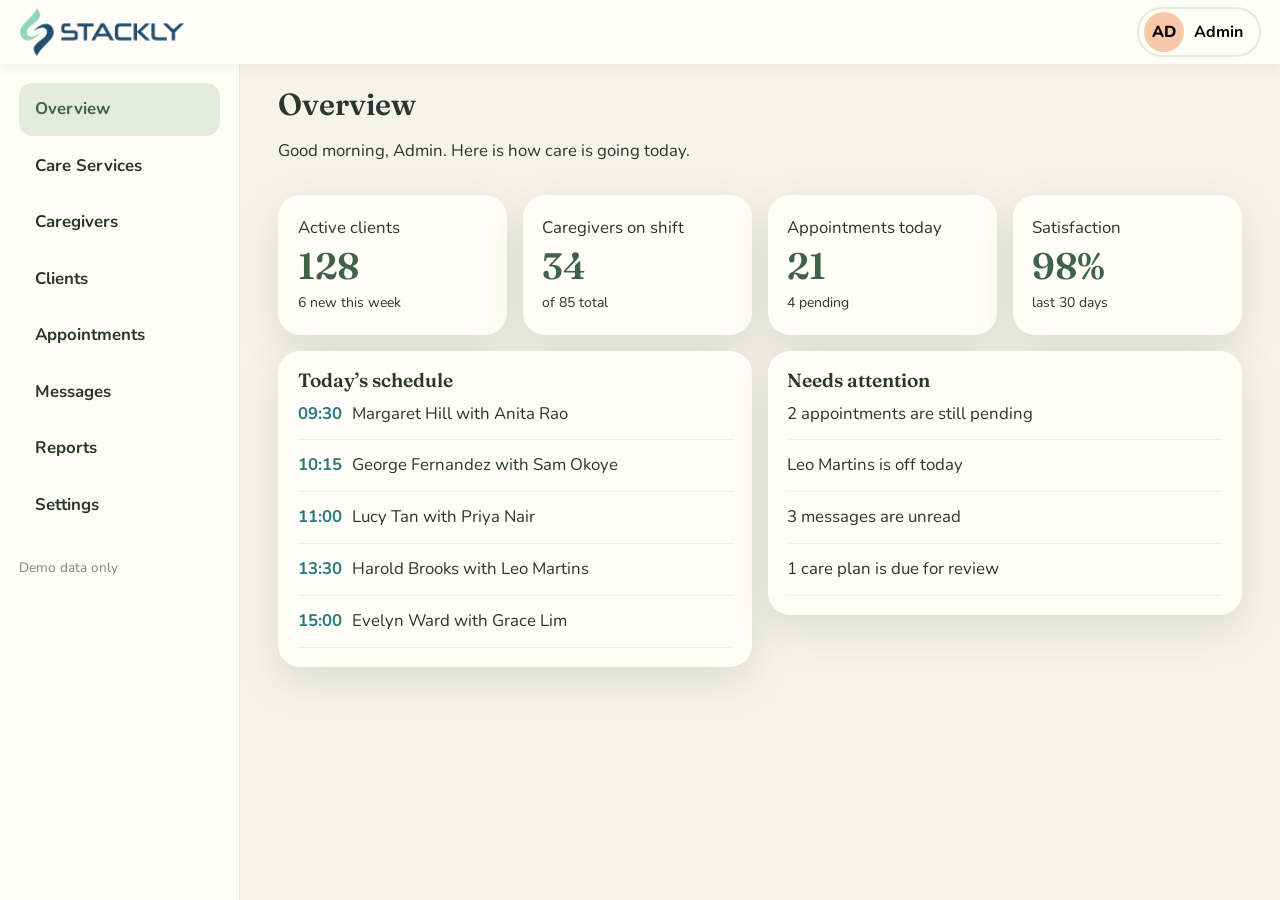
==== admin-dashboard.html @ d109b580 "first commit" ====
<!doctype html>
<html lang="en">
  <head>
    <meta charset="utf-8" />
    <meta name="viewport" content="width=device-width, initial-scale=1" />
    <title>Admin dashboard | Senior Care Services</title>
    <!-- Fonts -->
    <link rel="preconnect" href="https://fonts.googleapis.com" />
    <link rel="preconnect" href="https://fonts.gstatic.com" crossorigin />
    <link
      rel="stylesheet"
      href="https://fonts.googleapis.com/css2?family=Fraunces:wght@600;700&family=Nunito:wght@400;700;800&display=swap"
    />
    <!-- Stylesheets -->
    <link rel="stylesheet" href="css/styles.css" />
    <link rel="stylesheet" href="css/animations.css" />
    <link rel="stylesheet" href="css/dashboard.css" />
  </head>
  <body class="dash admin">
    <!-- Top bar: logo and profile only -->
    <header class="dtop">
      <div class="dl">
        <button
          class="dmenu"
          id="dm"
          aria-label="Open menu"
          aria-expanded="false"
          aria-controls="side"
        >
          Menu
        </button>
        <a href="index.html">
          <img src="assets/logo/logo.webp" alt="Senior Care Services, home" />
        </a>
      </div>
      <div class="prof">
        <button id="pbtn" aria-expanded="false" aria-controls="pmenu">
          <span class="av">AD</span>
          Admin
        </button>
        <div id="pmenu" hidden><a href="login.html">Log out</a></div>
      </div>
    </header>
    <div class="dbody">
      <!-- Left menu -->
      <aside id="side">
        <nav aria-label="Dashboard menu">
          <a href="#overview" data-view="overview">Overview</a>
          <a href="#services" data-view="services">Care Services</a>
          <a href="#caregivers" data-view="caregivers">Caregivers</a>
          <a href="#clients" data-view="clients">Clients</a>
          <a href="#appointments" data-view="appointments">Appointments</a>
          <a href="#messages" data-view="messages">Messages</a>
          <a href="#reports" data-view="reports">Reports</a>
          <a href="#settings" data-view="settings">Settings</a>
        </nav>
        <p class="side-note">Demo data only</p>
      </aside>
      <!-- Page content: one view is shown at a time -->
      <main>
        <!-- ===== View: Overview ===== -->
        <section class="view" id="v-overview">
          <h2 tabindex="-1">Overview</h2>
          <p class="lead">Good morning, Admin. Here is how care is going today.</p>
          <div class="stat-grid">
            <div class="stat">
              <span>Active clients</span>
              <b>128</b>
              <small>6 new this week</small>
            </div>
            <div class="stat">
              <span>Caregivers on shift</span>
              <b>34</b>
              <small>of 85 total</small>
            </div>
            <div class="stat">
              <span>Appointments today</span>
              <b>21</b>
              <small>4 pending</small>
            </div>
            <div class="stat">
              <span>Satisfaction</span>
              <b>98%</b>
              <small>last 30 days</small>
            </div>
          </div>
          <div class="two">
            <div class="panel">
              <h3>Today’s schedule</h3>
              <ul class="feed">
                <li>
                  <b>09:30</b>
                  Margaret Hill with Anita Rao
                </li>
                <li>
                  <b>10:15</b>
                  George Fernandez with Sam Okoye
                </li>
                <li>
                  <b>11:00</b>
                  Lucy Tan with Priya Nair
                </li>
                <li>
                  <b>13:30</b>
                  Harold Brooks with Leo Martins
                </li>
                <li>
                  <b>15:00</b>
                  Evelyn Ward with Grace Lim
                </li>
              </ul>
            </div>
            <div class="panel">
              <h3>Needs attention</h3>
              <ul class="feed">
                <li>2 appointments are still pending</li>
                <li>Leo Martins is off today</li>
                <li>3 messages are unread</li>
                <li>1 care plan is due for review</li>
              </ul>
            </div>
          </div>
        </section>
        <!-- ===== View: Care Services ===== -->
        <section class="view" id="v-services" hidden>
          <h2 tabindex="-1">Care Services</h2>
          <div class="cards" id="svcs">
            <div class="panel">
              <h3>Companionship</h3>
              <p>Conversation, walks and outings.</p>
              <button class="btn btn-ghost sm sw" aria-pressed="true">Active</button>
            </div>
            <div class="panel">
              <h3>Personal care</h3>
              <p>Bathing, dressing and mobility help.</p>
              <button class="btn btn-ghost sm sw" aria-pressed="true">Active</button>
            </div>
            <div class="panel">
              <h3>Memory support</h3>
              <p>Calm routines for dementia care.</p>
              <button class="btn btn-ghost sm sw" aria-pressed="true">Active</button>
            </div>
            <div class="panel">
              <h3>Meal preparation</h3>
              <p>Nutritious meals made to taste.</p>
              <button class="btn btn-ghost sm sw" aria-pressed="true">Active</button>
            </div>
          </div>
          <form class="panel" id="addsvc" novalidate style="margin-top: 1rem">
            <h3>Add a service</h3>
            <div class="field">
              <label for="sn">Service name</label>
              <input id="sn" />
              <p class="err" id="sn-err" role="alert"></p>
            </div>
            <button class="btn btn-primary sm" type="submit">Add service</button>
          </form>
        </section>
        <!-- ===== View: Caregivers ===== -->
        <section class="view" id="v-caregivers" hidden>
          <h2 tabindex="-1">Caregivers</h2>
          <div class="fchips" data-target=".cg" role="group" aria-label="Filter caregivers">
            <button class="fbtn" data-f="all" aria-pressed="true">All</button>
            <button class="fbtn" data-f="avail" aria-pressed="false">Available</button>
            <button class="fbtn" data-f="shift" aria-pressed="false">On shift</button>
            <button class="fbtn" data-f="off" aria-pressed="false">Off today</button>
          </div>
          <div class="cards">
            <div class="panel cg" data-s="avail">
              <span class="av">A</span>
              <h3>Anita Rao</h3>
              <p>Senior caregiver</p>
              <span class="badge b-ok">Available</span>
            </div>
            <div class="panel cg" data-s="shift">
              <span class="av">S</span>
              <h3>Sam Okoye</h3>
              <p>Nurse</p>
              <span class="badge b-wait">On shift</span>
            </div>
            <div class="panel cg" data-s="avail">
              <span class="av">P</span>
              <h3>Priya Nair</h3>
              <p>Memory specialist</p>
              <span class="badge b-ok">Available</span>
            </div>
            <div class="panel cg" data-s="off">
              <span class="av">L</span>
              <h3>Leo Martins</h3>
              <p>Companion</p>
              <span class="badge b-x">Off today</span>
            </div>
            <div class="panel cg" data-s="shift">
              <span class="av">M</span>
              <h3>Meera Shah</h3>
              <p>Clinical lead</p>
              <span class="badge b-wait">On shift</span>
            </div>
            <div class="panel cg" data-s="avail">
              <span class="av">G</span>
              <h3>Grace Lim</h3>
              <p>Mobility coach</p>
              <span class="badge b-ok">Available</span>
            </div>
          </div>
        </section>
        <!-- ===== View: Clients ===== -->
        <section class="view" id="v-clients" hidden>
          <h2 tabindex="-1">Clients</h2>
          <div class="tools">
            <label class="sr" for="cq">Search clients</label>
            <input id="cq" type="search" data-search="clients" placeholder="Search clients" />
          </div>
          <div class="panel tbl">
            <table id="clients">
              <thead>
                <tr>
                  <th>Client</th>
                  <th>Age</th>
                  <th>Plan</th>
                  <th>Caregiver</th>
                  <th>Status</th>
                </tr>
              </thead>
              <tbody>
                <tr>
                  <td>Margaret Hill</td>
                  <td>82</td>
                  <td>Daily support</td>
                  <td>Anita Rao</td>
                  <td><span class="badge b-ok">Active</span></td>
                </tr>
                <tr>
                  <td>George Fernandez</td>
                  <td>79</td>
                  <td>Hourly care</td>
                  <td>Sam Okoye</td>
                  <td><span class="badge b-wait">Review</span></td>
                </tr>
                <tr>
                  <td>Lucy Tan</td>
                  <td>88</td>
                  <td>Memory support</td>
                  <td>Priya Nair</td>
                  <td><span class="badge b-ok">Active</span></td>
                </tr>
                <tr>
                  <td>Harold Brooks</td>
                  <td>91</td>
                  <td>Live-in</td>
                  <td>Leo Martins</td>
                  <td><span class="badge b-ok">Active</span></td>
                </tr>
                <tr>
                  <td>Evelyn Ward</td>
                  <td>84</td>
                  <td>Hourly care</td>
                  <td>Anita Rao</td>
                  <td><span class="badge b-wait">Review</span></td>
                </tr>
                <tr>
                  <td>Tom Baker</td>
                  <td>77</td>
                  <td>Daily support</td>
                  <td>Grace Lim</td>
                  <td><span class="badge b-ok">Active</span></td>
                </tr>
              </tbody>
            </table>
          </div>
        </section>
        <!-- ===== View: Appointments ===== -->
        <section class="view" id="v-appointments" hidden>
          <h2 tabindex="-1">Appointments</h2>
          <div class="tools">
            <label class="sr" for="aq">Search appointments</label>
            <input
              id="aq"
              type="search"
              data-search="appt"
              placeholder="Search client or caregiver"
            />
            <label class="sr" for="af">Filter by status</label>
            <select id="af" data-sel="appt">
              <option value="">All statuses</option>
              <option value="ok">Confirmed</option>
              <option value="wait">Pending</option>
              <option value="x">Cancelled</option>
            </select>
          </div>
          <div class="panel tbl">
            <table id="appt">
              <thead>
                <tr>
                  <th>Client</th>
                  <th>Service</th>
                  <th>Caregiver</th>
                  <th>Time</th>
                  <th>Status</th>
                  <th>Action</th>
                </tr>
              </thead>
              <tbody>
                <tr data-s="ok">
                  <td>Margaret Hill</td>
                  <td>Companionship</td>
                  <td>Anita Rao</td>
                  <td>09:30</td>
                  <td><span class="badge b-ok">Confirmed</span></td>
                  <td><button class="btn btn-ghost sm tog">Change status</button></td>
                </tr>
                <tr data-s="wait">
                  <td>George Fernandez</td>
                  <td>Personal care</td>
                  <td>Sam Okoye</td>
                  <td>10:15</td>
                  <td><span class="badge b-wait">Pending</span></td>
                  <td><button class="btn btn-ghost sm tog">Change status</button></td>
                </tr>
                <tr data-s="ok">
                  <td>Lucy Tan</td>
                  <td>Memory support</td>
                  <td>Priya Nair</td>
                  <td>11:00</td>
                  <td><span class="badge b-ok">Confirmed</span></td>
                  <td><button class="btn btn-ghost sm tog">Change status</button></td>
                </tr>
                <tr data-s="x">
                  <td>Harold Brooks</td>
                  <td>Respite care</td>
                  <td>Leo Martins</td>
                  <td>13:30</td>
                  <td><span class="badge b-x">Cancelled</span></td>
                  <td><button class="btn btn-ghost sm tog">Change status</button></td>
                </tr>
                <tr data-s="wait">
                  <td>Evelyn Ward</td>
                  <td>Mobility support</td>
                  <td>Grace Lim</td>
                  <td>15:00</td>
                  <td><span class="badge b-wait">Pending</span></td>
                  <td><button class="btn btn-ghost sm tog">Change status</button></td>
                </tr>
              </tbody>
            </table>
          </div>
        </section>
        <!-- ===== View: Messages ===== -->
        <section class="view" id="v-messages" hidden>
          <h2 tabindex="-1">Messages</h2>
          <div class="mail">
            <ul class="inbox">
              <li>
                <button
                  type="button"
                  class="unread"
                  data-from="Sarah W."
                  data-body="Can we add Thursday visits for Mum? She enjoys the afternoon walks."
                >
                  <b>Sarah W.</b>
                  <span>Can we add Thursday visits for Mum…</span>
                </button>
              </li>
              <li>
                <button
                  type="button"
                  class="unread"
                  data-from="Dr. Mehta"
                  data-body="Updated care plan notes for George Fernandez are attached for review."
                >
                  <b>Dr. Mehta</b>
                  <span>Updated care plan notes for George…</span>
                </button>
              </li>
              <li>
                <button
                  type="button"
                  class=""
                  data-from="Tom B."
                  data-body="Thank you to the whole team. Dad is much happier this month."
                >
                  <b>Tom B.</b>
                  <span>Thank you to the whole team. Dad i…</span>
                </button>
              </li>
            </ul>
            <div class="panel" id="mview">
              <p id="mhint">Select a message to read it.</p>
              <div id="mopen" hidden>
                <h3 id="mfrom"></h3>
                <p id="mbody"></p>
                <form id="reply" novalidate>
                  <div class="field">
                    <label for="rt">Reply</label>
                    <textarea id="rt" rows="3"></textarea>
                  </div>
                  <button class="btn btn-primary sm" type="submit">Send reply</button>
                  <p class="form-ok" id="rok" role="status" hidden>Reply sent (demo).</p>
                </form>
              </div>
            </div>
          </div>
        </section>
        <!-- ===== View: Reports ===== -->
        <section class="view" id="v-reports" hidden>
          <h2 tabindex="-1">Reports</h2>
          <div class="two">
            <div class="panel">
              <h3>Appointments this week</h3>
              <svg
                class="bars"
                data-v="12,18,9,22,15,7,4"
                data-l="Mon,Tue,Wed,Thu,Fri,Sat,Sun"
                viewBox="0 0 430 185"
                role="img"
                aria-label="Bar chart of appointments per weekday"
              ></svg>
            </div>
            <div class="panel">
              <h3>Service mix</h3>
              <p>Companionship (38%)</p>
              <div
                class="bar"
                role="progressbar"
                aria-label="Companionship"
                aria-valuenow="38"
                aria-valuemin="0"
                aria-valuemax="100"
              >
                <i data-p="38"></i>
              </div>
              <p>Personal care (27%)</p>
              <div
                class="bar"
                role="progressbar"
                aria-label="Personal care"
                aria-valuenow="27"
                aria-valuemin="0"
                aria-valuemax="100"
              >
                <i data-p="27"></i>
              </div>
              <p>Memory support (21%)</p>
              <div
                class="bar"
                role="progressbar"
                aria-label="Memory support"
                aria-valuenow="21"
                aria-valuemin="0"
                aria-valuemax="100"
              >
                <i data-p="21"></i>
              </div>
              <p>Meals (14%)</p>
              <div
                class="bar"
                role="progressbar"
                aria-label="Meals"
                aria-valuenow="14"
                aria-valuemin="0"
                aria-valuemax="100"
              >
                <i data-p="14"></i>
              </div>
              <button class="btn btn-primary sm" id="exp">Download appointments CSV</button>
            </div>
          </div>
        </section>
        <!-- ===== View: Settings ===== -->
        <section class="view" id="v-settings" hidden>
          <h2 tabindex="-1">Settings</h2>
          <form class="panel" data-validate data-ok="Profile saved (demo only)." novalidate>
            <div class="row2">
              <div class="field">
                <label for="fn">First name</label>
                <input id="fn" value="Admin" data-v="name" data-label="First name" />
                <p class="err" id="fn-err" role="alert"></p>
              </div>
              <div class="field">
                <label for="ln">Last name</label>
                <input id="ln" value="Team" data-v="name" data-label="Last name" />
                <p class="err" id="ln-err" role="alert"></p>
              </div>
            </div>
            <div class="field">
              <label for="em">Email</label>
              <input id="em" value="admin@seniorcare.example" type="email" data-v="email" />
              <p class="err" id="em-err" role="alert"></p>
            </div>
            <h3>Notifications</h3>
            <p>
              Email alerts
              <button type="button" class="btn btn-ghost sm sw" aria-pressed="true">On</button>
            </p>
            <p>
              Weekly report
              <button type="button" class="btn btn-ghost sm sw" aria-pressed="false">Off</button>
            </p>
            <button class="btn btn-primary" type="submit">Save changes</button>
            <p class="form-ok" role="status" hidden></p>
          </form>
        </section>
      </main>
    </div>
    <!-- Scripts -->
    <script src="js/validation.js"></script>
    <script src="js/dashboard.js"></script>
  </body>
</html>
---- css/styles.css ----
/* ========== DESIGN TOKENS ========== */
:root {
  --cream: #fbf6ec;
  --white: #fffdf8;
  --sage: #9db8a0;
  --sage-l: #e3ecdc;
  --sage-d: #3f6249;
  --teal: #2a7a80;
  --peach: #f7c9a8;
  --coral: #e8806a;
  --lav: #d9d2ec;
  --orange: #d98a3d;
  --ink: #2a3631;
  --r: 28px;
  --sh: 0 14px 40px rgba(63, 98, 73, 0.15);
}
/* ========== RESET AND BASE ========== */
* {
  box-sizing: border-box;
  margin: 0;
  padding: 0;
}
html {
  scroll-behavior: smooth;
  overflow-x: clip;
}
body {
  font:
    1.125rem/1.7 Nunito,
    system-ui,
    sans-serif;
  color: var(--ink);
  background: var(--cream);
  overflow-x: clip;
}
h1,
h2,
h3 {
  font-family: Fraunces, Georgia, serif;
  font-weight: 600;
  line-height: 1.1;
}
h1 {
  font-size: clamp(2.6rem, 6vw, 5rem);
}
h2 {
  font-size: clamp(2rem, 4vw, 3.2rem);
  margin-bottom: 1rem;
}
h3 {
  font-size: 1.5rem;
}
img {
  max-width: 100%;
  display: block;
}
a {
  color: inherit;
}
:focus-visible {
  outline: 3px solid var(--teal);
  outline-offset: 3px;
  border-radius: 8px;
}
.wrap {
  width: min(1200px, 92vw);
  margin-inline: auto;
}
section {
  padding: clamp(3.5rem, 8vw, 7rem) 0;
}
.lead {
  max-width: 56ch;
  margin: 1rem 0 1.8rem;
}
/* ========== BUTTONS ========== */
.btn {
  display: inline-flex;
  align-items: center;
  justify-content: center;
  min-height: 52px;
  padding: 0.9rem 1.8rem;
  border-radius: 999px;
  border: 2px solid var(--sage-d);
  font:
    700 1.05rem Nunito,
    sans-serif;
  text-decoration: none;
  cursor: pointer;
  transition:
    background 0.25s,
    color 0.25s;
}
.btn-primary {
  background: var(--sage-d);
  color: #fff;
}
.btn-primary:hover {
  background: var(--teal);
  border-color: var(--teal);
}
.btn-ghost {
  background: transparent;
  color: var(--sage-d);
}
.btn-ghost:hover {
  background: var(--sage-l);
}
.btns {
  display: flex;
  flex-wrap: wrap;
  gap: 1rem;
}
/* ========== NAVBAR ========== */
#site-nav {
  position: sticky;
  top: 0;
  z-index: 50;
}
.nav {
  display: grid;
  grid-template-columns: 1fr auto 1fr;
  align-items: center;
  padding: 0.4rem max(4vw, calc((100% - 1200px) / 2));
  background: rgba(251, 246, 236, 0.92);
  backdrop-filter: blur(10px);
}
.brand img {
  height: 60px;
  width: auto;
  max-width: 200px;
  object-fit: contain;
}
.nav ul {
  display: flex;
  align-items: center;
  gap: 1.4rem;
  list-style: none;
}
.nav a {
  text-decoration: none;
  font-weight: 700;
}
.nav a[aria-current="page"] {
  color: var(--teal);
  box-shadow: 0 3px 0 var(--coral);
}
.nav .btn {
  min-height: 44px;
  padding: 0.5rem 1.2rem;
  box-shadow: none;
  color: #fff;
}
.burger {
  display: none;
  width: 52px;
  height: 52px;
  border: 0;
  border-radius: 50%;
  background: var(--sage-l);
  cursor: pointer;
  flex-direction: column;
  justify-content: center;
  align-items: center;
  gap: 5px;
}
.burger span {
  width: 22px;
  height: 3px;
  background: var(--sage-d);
  border-radius: 2px;
  transition:
    transform 0.3s,
    opacity 0.3s;
}
.burger[aria-expanded="true"] span:nth-child(1) {
  transform: translateY(8px) rotate(45deg);
}
.burger[aria-expanded="true"] span:nth-child(2) {
  opacity: 0;
}
.burger[aria-expanded="true"] span:nth-child(3) {
  transform: translateY(-8px) rotate(-45deg);
}
@media (max-width: 900px) {
  .nav {
    display: flex;
    justify-content: space-between;
  }
  .burger {
    display: flex;
    position: relative;
    z-index: 61;
  }
  .brand {
    position: relative;
    z-index: 61;
  }
  .menu {
    display: flex;
    flex-direction: column;
    position: fixed;
    top: 0;
    left: 0;
    width: 100vw;
    height: 100vh;
    height: 100dvh;
    z-index: 60;
    padding: 82px 4vw 1.5rem;
    background: var(--cream);
    overflow-y: auto;
    overscroll-behavior: contain;
    transform: translateY(-12px);
    opacity: 0;
    visibility: hidden;
    transition: 0.3s;
  }
  .menu.open {
    transform: none;
    opacity: 1;
    visibility: visible;
  }
  .nav ul {
    flex-direction: column;
    align-items: stretch;
    gap: 0;
  }
  .nav li a {
    display: block;
    padding: 0.7rem 0;
  }
  .nav .btn {
    display: inline-flex;
  }
  .nav .auth {
    margin-top: 0.5rem;
  }
  body.menu-open {
    overflow-y: hidden;
  }
}
/* ========== HOME HERO ========== */
.hero {
  display: grid;
  grid-template-columns: 1.1fr 0.9fr;
  gap: 3rem;
  align-items: center;
  padding-block: 3rem 4rem;
}
.eyebrow {
  font-weight: 700;
  color: var(--teal);
  margin-bottom: 1rem;
}
.w {
  display: inline-block;
  overflow: hidden;
  vertical-align: top;
  padding-bottom: 0.08em;
}
.w > span {
  display: inline-block;
}
.hero-vis {
  position: relative;
  isolation: isolate;
}
.hero-img,
.ph {
  background: var(--peach);
  overflow: hidden;
}
.hero-img {
  aspect-ratio: 4/5;
  border-radius: 220px 220px var(--r) var(--r);
  box-shadow: var(--sh);
}
.hero-img img,
.ph img {
  width: 100%;
  height: 100%;
  object-fit: cover;
}
.float {
  position: absolute;
  padding: 0.8rem 1.1rem;
  border-radius: 20px;
  background: rgba(255, 253, 248, 0.82);
  backdrop-filter: blur(12px);
  box-shadow: var(--sh);
  font-size: 0.95rem;
  line-height: 1.3;
}
.f1 {
  left: -8%;
  bottom: 14%;
}
.f2 {
  right: -4%;
  top: 10%;
}
.bento-deco {
  position: absolute;
  right: -6%;
  bottom: -6%;
  width: 42%;
  display: grid;
  grid-template-columns: repeat(3, 1fr);
  gap: 8px;
  z-index: -1;
}
.bento-deco i {
  aspect-ratio: 1;
  border-radius: 18px;
}
.bento-deco i:nth-child(1) {
  background: var(--sage);
  grid-column: span 2;
  aspect-ratio: 2/1;
}
.bento-deco i:nth-child(2) {
  background: var(--lav);
}
.bento-deco i:nth-child(3) {
  background: var(--coral);
}
.bento-deco i:nth-child(4) {
  background: var(--peach);
  grid-column: span 2;
  aspect-ratio: 2/1;
}
@media (max-width: 900px) {
  .hero {
    grid-template-columns: 1fr;
    gap: 2rem;
  }
  .hero-vis {
    max-width: 520px;
    width: 100%;
    margin-inline: auto;
  }
  .f1 {
    left: 0;
  }
  .f2 {
    right: 0;
  }
  .bento-deco {
    right: 0;
    bottom: -4%;
  }
}
/* ========== HOME SECTIONS: STATS, SERVICE CARDS, SPLIT LAYOUT, CTA ========== */
.stats {
  background: var(--sage-l);
}
.stats .wrap {
  display: grid;
  grid-template-columns: repeat(auto-fit, minmax(200px, 1fr));
  gap: 2rem;
  text-align: center;
}
.stats .wrap > div {
  padding: 0 0.5rem;
}
.stat-photo {
  width: min(160px, 100%);
  aspect-ratio: 16 / 10;
  margin: 0 auto 0.9rem;
  border-radius: 12px;
  object-fit: cover;
}
.stats strong {
  display: block;
  font:
    600 clamp(2.6rem, 5vw, 4rem)/1 Fraunces,
    serif;
  color: var(--sage-d);
}
.grid3 {
  display: grid;
  grid-template-columns: repeat(auto-fit, minmax(260px, 1fr));
  gap: 1.5rem;
}
.scard {
  position: relative;
  aspect-ratio: 3/4;
  border-radius: var(--r);
  overflow: hidden;
  background: var(--lav);
  box-shadow: var(--sh);
  isolation: isolate;
}
.scard img {
  position: absolute;
  inset: 0;
  width: 100%;
  height: 100%;
  object-fit: cover;
  transition: transform 0.6s;
  z-index: -1;
}
.scard .ov {
  position: absolute;
  inset: auto 0 0;
  padding: 1.6rem;
  color: #fff;
  background: linear-gradient(transparent, rgba(30, 52, 42, 0.85));
}
.scard p {
  max-height: 0;
  opacity: 0;
  overflow: hidden;
  transition:
    max-height 0.5s,
    opacity 0.4s;
}
.scard:hover img,
.scard:focus-within img {
  transform: scale(1.08);
}
.scard:hover p,
.scard:focus-within p {
  max-height: 9em;
  opacity: 1;
  margin-top: 0.5rem;
}
@media (hover: none) {
  .scard p {
    max-height: 9em;
    opacity: 1;
    margin-top: 0.5rem;
  }
}
.split {
  display: grid;
  grid-template-columns: 1fr 1fr;
  gap: 3.5rem;
  align-items: center;
}
.split .ph {
  aspect-ratio: 5/4;
  border-radius: var(--r);
  box-shadow: var(--sh);
}
.split ul {
  list-style: none;
  display: grid;
  gap: 0.8rem;
  margin-top: 1rem;
}
.split li::before {
  content: "✓";
  color: var(--coral);
  font-weight: 800;
  margin-right: 0.7rem;
}
@media (max-width: 800px) {
  .split {
    grid-template-columns: 1fr;
  }
}
.spot {
  position: relative;
  overflow: hidden;
}
.spot::after {
  content: "";
  position: absolute;
  inset: 0;
  pointer-events: none;
  background: radial-gradient(
    260px circle at var(--x, 50%) var(--y, 50%),
    rgba(255, 255, 255, 0.35),
    transparent 70%
  );
  opacity: 0;
  transition: opacity 0.3s;
}
.spot:hover::after {
  opacity: 1;
}
.cta {
  background: var(--peach);
  border-radius: var(--r);
  padding: clamp(2rem, 6vw, 4.5rem);
  display: grid;
  grid-template-columns: minmax(150px, 0.65fr) 1.2fr 1fr;
  gap: 2rem;
  align-items: center;
}
.cta-photo {
  width: 100%;
  aspect-ratio: 4 / 5;
  object-fit: cover;
  border-radius: 18px;
}
.cta address {
  font-style: normal;
  display: grid;
  gap: 0.3rem;
}
@media (max-width: 800px) {
  .cta {
    grid-template-columns: 1fr;
  }
}
/* ========== FORMS AND CARDS ========== */
.card {
  background: var(--white);
  border-radius: var(--r);
  padding: clamp(1.5rem, 4vw, 2.8rem);
  box-shadow: var(--sh);
}
.field {
  margin-bottom: 0.4rem;
}
.field label {
  display: block;
  font-weight: 700;
  margin-bottom: 0.35rem;
}
.field input,
.field textarea {
  width: 100%;
  min-height: 52px;
  padding: 0.8rem 1rem;
  font: inherit;
  border: 2px solid #cfd9c9;
  border-radius: 16px;
  background: #fff;
}
.field input[aria-invalid="true"],
.field textarea[aria-invalid="true"] {
  border-color: #b3261e;
}
.field input[type="checkbox"] {
  width: 24px;
  min-height: 24px;
  margin-right: 0.6rem;
  vertical-align: middle;
}
.err {
  color: #b3261e;
  font-size: 0.95rem;
  margin-top: 0.3rem;
  min-height: 1.6rem; /* reserved so the layout does not jump when an error appears */
}
.row2 {
  display: grid;
  grid-template-columns: 1fr 1fr;
  gap: 1rem;
}
@media (max-width: 600px) {
  .row2 {
    grid-template-columns: 1fr;
  }
}
.pw {
  position: relative;
}
.pw input {
  padding-right: 5.5rem;
}
.pw-toggle {
  position: absolute;
  right: 0.5rem;
  top: 50%;
  transform: translateY(-50%);
  min-height: 40px;
  padding: 0 0.9rem;
  border: 0;
  border-radius: 12px;
  background: var(--sage-l);
  font: 700 0.95rem Nunito;
  cursor: pointer;
}
.form-ok {
  background: var(--sage-l);
  color: var(--sage-d);
  padding: 1rem;
  border-radius: 16px;
  margin-top: 1rem;
  font-weight: 700;
}
.link-btn {
  background: none;
  border: 0;
  color: var(--teal);
  font: 700 1rem Nunito;
  text-decoration: underline;
  cursor: pointer;
  min-height: 44px;
}
.roles {
  display: flex;
  gap: 1.5rem;
  border: 0;
  margin-bottom: 1.2rem;
}
.roles label {
  display: flex;
  gap: 0.5rem;
  align-items: center;
  font-weight: 700;
}
.page-hero {
  padding-block: 3rem 1rem;
}
/* ========== FOOTER ========== */
footer {
  background: var(--sage-l);
  border-radius: 48px 48px 0 0;
  margin-top: 4rem;
  padding-top: 4rem;
  overflow: hidden;
}
.foot-grid {
  display: grid;
  grid-template-columns: 1.5fr 1fr 1fr 1.2fr;
  gap: 2.5rem;
}
@media (max-width: 800px) {
  .foot-grid {
    grid-template-columns: 1fr 1fr;
  }
}
@media (max-width: 520px) {
  .foot-grid {
    grid-template-columns: 1fr;
  }
}
.foot-col img {
  height: 72px;
  width: auto;
  max-width: 220px;
  object-fit: contain;
  margin-bottom: 1rem;
}
.foot-col h3 {
  font-size: 1.15rem;
  margin-bottom: 0.8rem;
}
.foot-col ul {
  list-style: none;
  display: grid;
  gap: 0.3rem;
}
.foot-col a {
  text-decoration: none;
  position: relative;
}
.foot-col li a::after {
  content: "";
  position: absolute;
  left: 0;
  bottom: -2px;
  height: 2px;
  width: 100%;
  background: var(--coral);
  transform: scaleX(0);
  transform-origin: left;
  transition: transform 0.3s;
}
.foot-col li a:hover::after {
  transform: scaleX(1);
}
.social {
  display: flex;
  gap: 0.7rem;
  margin-top: 1rem;
}
.social a {
  display: grid;
  place-items: center;
  width: 48px;
  height: 48px;
  border-radius: 50%;
  background: var(--white);
  font-weight: 800;
  transition:
    transform 0.25s,
    background 0.25s;
}
.social svg {
  width: 24px;
  height: 24px;
}
.social a:hover {
  background: var(--peach);
  transform: translateY(-3px);
}
.big-type {
  font:
    700 clamp(4rem, 17vw, 14rem)/0.9 Fraunces,
    serif;
  color: transparent;
  -webkit-text-stroke: 2px var(--sage);
  white-space: nowrap;
  margin-top: 2.5rem;
  text-align: center;
}
.copy {
  padding: 1.2rem 0 1.8rem;
  display: flex;
  flex-wrap: wrap;
  gap: 1rem;
  justify-content: space-between;
  font-size: 0.95rem;
}
/* ========== 404 PAGE ========== */
.nf {
  min-height: 100vh;
  display: grid;
  place-content: center;
  text-align: center;
  gap: 1rem;
  padding: 2rem;
  position: relative;
  overflow: hidden;
}
.nf .num {
  font:
    700 clamp(7rem, 28vw, 18rem)/1 Fraunces,
    serif;
  color: var(--sage-d);
}
.nf .btns {
  justify-content: center;
}
.nf img {
  margin: 0 auto;
  height: 72px;
  width: auto;
  object-fit: contain;
}
.page-hero + section {
  padding-top: 1.5rem;
}
.bcard .ph {
  aspect-ratio: 4/3;
  border-radius: 20px;
  margin-bottom: 1rem;
}
.bcard h3 {
  margin-bottom: 0.5rem;
}
.more {
  margin-top: 0.8rem;
}
.legal {
  max-width: 820px;
  margin: 0 auto 3rem;
}
.legal h2 {
  font-size: 1.5rem;
  margin: 1.6rem 0 0.4rem;
}
.card.spot {
  position: relative;
}
/* ========== NAVBAR (CENTERED LAYOUT) AND PAGE HEROES ========== */
@media (min-width: 901px) {
  .menu {
    display: contents;
  }
  .nav .auth {
    justify-self: end;
  }
}
.phero {
  display: grid;
  grid-template-columns: 1.1fr 0.9fr;
  gap: 3rem;
  align-items: center;
  padding-block: 2.5rem 3rem;
}
.phero + section {
  padding-top: 1.5rem;
}
.pvis {
  position: relative;
  isolation: isolate;
  min-height: 280px;
}
.ph-arch {
  aspect-ratio: 1;
  border-radius: 42% 58% 55% 45%/50% 45% 55% 50%;
  box-shadow: var(--sh);
}
.pbadge {
  position: absolute;
  padding: 0.8rem 1.2rem;
  border-radius: 20px;
  background: rgba(255, 253, 248, 0.9);
  backdrop-filter: blur(12px);
  box-shadow: var(--sh);
  line-height: 1.2;
}
.pbadge b {
  font:
    600 2rem Fraunces,
    serif;
  color: var(--sage-d);
  margin-right: 0.3rem;
}
.pbadge.b1 {
  left: -4%;
  top: 12%;
}
.pbadge.b2 {
  right: -2%;
  bottom: 10%;
}
.chips {
  display: flex;
  flex-wrap: wrap;
  gap: 0.9rem;
  align-content: center;
  min-height: 320px;
}
.pchip {
  padding: 0.9rem 1.5rem;
  border-radius: 999px;
  font-weight: 800;
  box-shadow: var(--sh);
}
.pchip:nth-child(6n + 1) {
  background: var(--sage-l);
}
.pchip:nth-child(6n + 2) {
  background: var(--peach);
}
.pchip:nth-child(6n + 3) {
  background: var(--lav);
}
.pchip:nth-child(6n + 4) {
  background: #f8d5cb;
}
.pchip:nth-child(6n + 5) {
  background: #cfe6e6;
}
.pchip:nth-child(6n) {
  background: var(--white);
}
.pcard3d {
  max-width: 420px;
  margin-inline: auto;
}
.pcard3d .ph {
  aspect-ratio: 4/3;
  border-radius: 20px;
  margin-bottom: 1rem;
}
.tag {
  display: inline-block;
  padding: 0.15rem 0.8rem;
  border-radius: 999px;
  background: var(--peach);
  font-weight: 800;
  font-size: 0.9rem;
  margin-bottom: 0.5rem;
}
.topics {
  display: flex;
  flex-wrap: wrap;
  gap: 0.6rem;
  margin-top: 1.2rem;
  justify-content: center;
}
.topics span {
  padding: 0.4rem 1rem;
  border-radius: 999px;
  border: 2px solid var(--sage);
  font-weight: 700;
}
.pinfo {
  display: flex;
  flex-direction: column;
  margin-bottom: 1rem;
  padding: 1.2rem 1.6rem;
}
.pinfo b {
  color: var(--teal);
}
.ring {
  position: absolute;
  right: -8%;
  top: -14%;
  width: 60%;
  aspect-ratio: 1;
  border-radius: 50%;
  border: 3px solid var(--sage);
  z-index: -1;
  animation: pulse 3.2s ease-out infinite;
}
@media (max-width: 900px) {
  .phero {
    grid-template-columns: 1fr;
  }
  .pbadge.b1 {
    left: 0;
  }
  .pbadge.b2 {
    right: 0;
  }
}
/* ========== HOME: JOURNEY TIMELINE, FLIP CARDS, TESTIMONIALS ========== */
.story {
  display: grid;
  grid-template-columns: 1fr 1.2fr;
  gap: 3.5rem;
  align-items: start;
}
.story-head {
  position: sticky;
  top: 110px;
}
.tl {
  position: relative;
  padding-left: 3rem;
}
.tl-line {
  position: absolute;
  left: 11px;
  top: 0;
  bottom: 0;
  width: 4px;
  border-radius: 4px;
  background: var(--sage-l);
}
.tl-line i {
  display: block;
  height: 100%;
  background: var(--coral);
  border-radius: 4px;
  transform-origin: top;
}
.step {
  position: relative;
  padding-bottom: 3.5rem;
}
.dot {
  position: absolute;
  left: -3rem;
  top: 0.35rem;
  width: 26px;
  height: 26px;
  border-radius: 50%;
  background: var(--white);
  border: 4px solid var(--sage);
  transition: 0.4s;
}
.step.on .dot {
  background: var(--coral);
  border-color: var(--coral);
  transform: scale(1.15);
}
@media (max-width: 800px) {
  .story {
    grid-template-columns: 1fr;
  }
  .story-head {
    position: static;
  }
}
.flips {
  display: grid;
  grid-template-columns: repeat(auto-fit, minmax(230px, 1fr));
  gap: 1.3rem;
}
.flip {
  perspective: 1000px;
  aspect-ratio: 3/4;
  cursor: pointer;
}
.flip-in {
  position: relative;
  height: 100%;
  transition: transform 0.8s;
  transform-style: preserve-3d;
}
@media (hover: hover) {
  .flip:hover .flip-in {
    transform: rotateY(180deg);
  }
}
.flip.on .flip-in {
  transform: rotateY(180deg);
}
.face {
  position: absolute;
  inset: 0;
  backface-visibility: hidden;
  -webkit-backface-visibility: hidden;
  border-radius: var(--r);
  overflow: hidden;
  box-shadow: var(--sh);
}
.front img {
  position: absolute;
  inset: 0;
  width: 100%;
  height: 100%;
  object-fit: cover;
}
.front h3 {
  position: absolute;
  inset: auto 0 0;
  padding: 1.4rem;
  color: #fff;
  background: linear-gradient(transparent, rgba(30, 52, 42, 0.85));
}
.back {
  transform: rotateY(180deg);
  padding: 1.6rem;
  display: flex;
  flex-direction: column;
  justify-content: center;
  gap: 0.6rem;
  background: var(--sage-l);
}
.flip:nth-child(2) .back {
  background: var(--peach);
}
.flip:nth-child(3) .back {
  background: var(--lav);
}
.flip:nth-child(4) .back {
  background: #cfe6e6;
}
.tgrid {
  display: grid;
  grid-template-columns: repeat(auto-fit, minmax(280px, 1fr));
  gap: 1.5rem;
  align-items: start;
}
.tcard {
  background: var(--white);
  border-radius: var(--r);
  padding: 1.6rem;
  box-shadow: var(--sh);
}
.tav {
  display: inline-grid;
  place-items: center;
    backdrop-filter: none;
  width: 48px;
  height: 48px;
  border-radius: 50%;
  background: var(--peach);
  font-weight: 800;
  margin-right: 0.8rem;
}
.who {
  display: flex;
  align-items: center;
  margin-top: 1rem;
}
.mw {
  display: grid;
  grid-template-rows: 0fr;
  transition: grid-template-rows 0.4s;
}
.mw > div {
  overflow: hidden;
}
.tcard.open .mw {
  grid-template-rows: 1fr;
}

/* ========== ABOUT / SERVICES / BLOG / CONTACT EXTRA SECTIONS ========== */
.impact {
  display: grid;
  grid-template-columns: repeat(auto-fit, minmax(200px, 1fr));
  gap: 1rem;
  text-align: center;
}
.impact .card strong {
  display: block;
  font:
    600 clamp(2.4rem, 4vw, 3.4rem)/1 Fraunces,
    serif;
  color: var(--sage-d);
}
.team {
  display: grid;
  grid-template-columns: repeat(auto-fit, minmax(230px, 1fr));
  gap: 1.2rem;
}
.team .tav {
  width: 64px;
  height: 64px;
  font-size: 1.3rem;
  margin: 0 0 0.8rem;
}
.plans {
  display: grid;
  grid-template-columns: repeat(auto-fit, minmax(260px, 1fr));
  gap: 1.3rem;
  align-items: stretch;
}
.plan {
  display: flex;
  flex-direction: column;
  gap: 0.7rem;
}
.plan .price {
  font:
    600 1.9rem Fraunces,
    serif;
  color: var(--sage-d);
}
.plan ul {
  list-style: none;
  display: grid;
  gap: 0.4rem;
  flex: 1;
}
.plan li::before {
  content: "✓";
  color: var(--coral);
  font-weight: 800;
  margin-right: 0.5rem;
}
.plan.featured {
  background: var(--sage-d);
  color: #fff;
}
.plan.featured .price {
  color: var(--peach);
}
.plan.featured .btn-ghost {
  color: #fff;
  border-color: #fff;
}
.plan.featured .btn-ghost:hover {
  background: rgba(255, 255, 255, 0.15);
}
.faq {
  width: 100%;
}
.faq details {
  max-width: 820px;
}
.faq details {
  background: var(--white);
  border-radius: 20px;
  padding: 0.6rem 1.4rem;
  margin-bottom: 0.8rem;
  box-shadow: var(--sh);
}
.faq summary {
  cursor: pointer;
  font-weight: 800;
  list-style: none;
  display: flex;
  justify-content: space-between;
  align-items: center;
  gap: 1rem;
  min-height: 52px;
}
.faq summary::-webkit-details-marker {
  display: none;
}
.faq summary::after {
  content: "+";
  font-size: 1.7rem;
  color: var(--coral);
  transition: transform 0.3s;
}
.faq details[open] summary::after {
  transform: rotate(45deg);
}
.faq details[open] p {
  padding-bottom: 0.8rem;
  animation: fadeIn 0.4s;
}
.filters {
  display: flex;
  flex-wrap: wrap;
  gap: 0.7rem;
  margin-bottom: 1.5rem;
}
.fbtn {
  min-height: 48px;
  padding: 0 1.3rem;
  border-radius: 999px;
  border: 2px solid var(--sage);
  background: var(--white);
  font:
    700 1rem Nunito,
    sans-serif;
  cursor: pointer;
  transition:
    background 0.25s,
    color 0.25s;
}
.fbtn:hover {
  background: var(--sage-l);
}
.fbtn[aria-pressed="true"] {
  background: var(--sage-d);
  color: #fff;
  border-color: var(--sage-d);
}
.bcard.pop {
  animation: fadeIn 0.45s;
}
.news {
  display: grid;
  grid-template-columns: 1fr 1fr;
  gap: 2rem;
  align-items: center;
  background: var(--peach);
}
@media (max-width: 800px) {
  .news {
    grid-template-columns: 1fr;
  }
}
.map-grid {
  display: grid;
  grid-template-columns: 1.6fr 1fr;
  gap: 1.5rem;
  align-items: stretch;
}
@media (max-width: 800px) {
  .map-grid {
    grid-template-columns: 1fr;
  }
}
.mapframe {
  border-radius: var(--r);
  overflow: hidden;
  box-shadow: var(--sh);
  min-height: 380px;
  background: var(--sage-l);
}
.mapframe iframe {
  width: 100%;
  height: 100%;
  min-height: 380px;
  border: 0;
  display: block;
}
.map-grid .card {
  display: flex;
  flex-direction: column;
  gap: 1rem;
  justify-content: center;
  align-items: flex-start;
}

/* ========== PAGE-SPECIFIC LAYOUTS: ABOUT, SERVICES, BLOG, CONTACT ========== */
.quote-band {
  background: var(--sage-d);
  color: #fff;
  border-radius: var(--r);
  padding: clamp(2rem, 6vw, 4.5rem);
  position: relative;
  overflow: hidden;
}
.quote-band::before {
  content: "\201C";
  position: absolute;
  left: 1.2rem;
  top: -2.5rem;
  font:
    700 14rem/1 Fraunces,
    serif;
  color: rgba(255, 255, 255, 0.12);
}
.quote-band blockquote {
  font:
    600 clamp(1.5rem, 3vw, 2.4rem)/1.3 Fraunces,
    serif;
  max-width: 30ch;
  position: relative;
}
.quote-band cite {
  display: block;
  margin-top: 1.5rem;
  font-style: normal;
  color: var(--peach);
  font-weight: 800;
  position: relative;
}
.daystrip {
  display: grid;
  grid-template-columns: repeat(3, 1fr);
  gap: 1rem;
}
.day {
  position: relative;
  aspect-ratio: 3/4;
  border-radius: var(--r);
  overflow: hidden;
  background: var(--lav);
  isolation: isolate;
  box-shadow: var(--sh);
}
.day img {
  position: absolute;
  inset: 0;
  width: 100%;
  height: 100%;
  object-fit: cover;
  z-index: -1;
  transition: transform 0.6s;
}
.day:hover img {
  transform: scale(1.06);
}
.day div {
  position: absolute;
  inset: auto 0 0;
  padding: 1.3rem;
  color: #fff;
  background: linear-gradient(transparent, rgba(30, 52, 42, 0.88));
}
.day b {
  display: block;
  font:
    600 1.7rem Fraunces,
    serif;
  color: var(--peach);
}
@media (max-width: 800px) {
  .daystrip {
    grid-template-columns: 1fr;
  }
  .day {
    aspect-ratio: 4/3;
  }
}
.promise {
  list-style: none;
  counter-reset: p;
}
.promise li {
  counter-increment: p;
  display: grid;
  grid-template-columns: auto 1fr;
  gap: 1.5rem;
  align-items: baseline;
  padding: 1.4rem 0;
  border-bottom: 2px solid var(--sage-l);
  transition: padding 0.3s;
}
.promise li::before {
  content: "0" counter(p);
  font:
    600 clamp(2.2rem, 4vw, 3.4rem)/1 Fraunces,
    serif;
  color: var(--coral);
}
.promise li:hover {
  padding-left: 1rem;
}
.promise h3 {
  margin-bottom: 0.2rem;
}
.zigs {
  display: grid;
  gap: 4rem;
}
.zig {
  display: grid;
  grid-template-columns: 1fr 1fr;
  gap: 3rem;
  align-items: center;
}
.zigs .zig:nth-child(even) .zimg {
  order: 2;
}
.zimg {
  aspect-ratio: 4/3;
  border-radius: var(--r);
  overflow: hidden;
  box-shadow: var(--sh);
  background: var(--peach);
}
.zimg img {
  width: 100%;
  height: 100%;
  object-fit: cover;
}
.zig h3 {
  margin: 0.4rem 0;
}
.ticks {
  list-style: none;
  display: grid;
  gap: 0.5rem;
  margin: 1rem 0 1.4rem;
}
.ticks li::before {
  content: "\2713";
  color: var(--coral);
  font-weight: 800;
  margin-right: 0.6rem;
}
@media (max-width: 800px) {
  .zig {
    grid-template-columns: 1fr;
    gap: 1.5rem;
  }
  .zigs .zig:nth-child(even) .zimg {
    order: 0;
  }
}
.tabs {
  background: var(--white);
  border-radius: var(--r);
  box-shadow: var(--sh);
  padding: clamp(1.2rem, 3vw, 2rem);
}
[role="tablist"] {
  display: flex;
  flex-wrap: wrap;
  gap: 0.6rem;
  margin-bottom: 1.2rem;
}
[role="tab"] {
  min-height: 48px;
  padding: 0 1.3rem;
  border-radius: 999px;
  border: 2px solid var(--sage);
  background: transparent;
  font:
    700 1rem Nunito,
    sans-serif;
  cursor: pointer;
}
[role="tab"][aria-selected="true"] {
  background: var(--sage-d);
  color: #fff;
  border-color: var(--sage-d);
}
[role="tabpanel"] {
  animation: fadeIn 0.4s;
}
.tbl-wrap {
  overflow-x: auto;
  border-radius: var(--r);
  box-shadow: var(--sh);
  background: var(--white);
}
.cmp {
  width: 100%;
  border-collapse: collapse;
  min-width: 560px;
}
.cmp th,
.cmp td {
  padding: 1rem 1.2rem;
  text-align: left;
  border-bottom: 1px solid #eef1e8;
}
.cmp thead th {
  background: var(--sage-d);
  color: #fff;
  font-family: Fraunces, serif;
}
.cmp td {
  text-align: center;
}
.cmp .yes {
  color: var(--sage-d);
  font-weight: 800;
  font-size: 1.3rem;
}
.cmp .no {
  color: #b9b9b0;
}
.arow {
  display: grid;
  grid-template-columns: 260px 1fr;
  gap: 1.5rem;
  align-items: center;
  padding: 1rem;
  margin-bottom: 1.2rem;
}
.arow .ph {
  aspect-ratio: 4/3;
  border-radius: 20px;
}
.arow h3 {
  margin: 0.2rem 0 0.4rem;
}
@media (max-width: 700px) {
  .arow {
    grid-template-columns: 1fr;
  }
}
.check {
  max-width: 760px;
}
.check label {
  display: flex;
  gap: 0.9rem;
  align-items: center;
  padding: 0.6rem 0;
  border-bottom: 1px solid #eef1e8;
  cursor: pointer;
  min-height: 52px;
}
.check input {
  width: 26px;
  height: 26px;
  accent-color: var(--sage-d);
}
.meter {
  height: 14px;
  border-radius: 99px;
  background: var(--sage-l);
  overflow: hidden;
  margin: 0.4rem 0;
}
.meter i {
  display: block;
  height: 100%;
  width: 0;
  background: var(--coral);
  border-radius: 99px;
  transition: width 0.5s;
}
.cnt {
  font-weight: 700;
  margin-bottom: 0.6rem;
}
.stepper {
  display: grid;
  grid-template-columns: repeat(3, 1fr);
  gap: 1.5rem;
  position: relative;
}
.stepper::before {
  content: "";
  position: absolute;
  left: 12%;
  right: 12%;
  top: 30px;
  height: 4px;
  background: var(--sage-l);
}
.stp {
  position: relative;
  text-align: center;
  padding: 0 0.5rem;
}
.stp b {
  display: grid;
  place-items: center;
  width: 62px;
  height: 62px;
  border-radius: 50%;
  margin: 0 auto 1rem;
  background: var(--coral);
  color: #fff;
  font:
    600 1.6rem Fraunces,
    serif;
}
@media (max-width: 700px) {
  .stepper {
    grid-template-columns: 1fr;
  }
  .stepper::before {
    display: none;
  }
}
.visit {
  display: grid;
  grid-template-columns: 2fr 1fr 1fr;
  grid-template-rows: 1fr 1fr;
  gap: 1rem;
  min-height: 420px;
}
.visit .big {
  grid-row: span 2;
  border-radius: var(--r);
  overflow: hidden;
  background: var(--peach);
}
.visit .big img {
  width: 100%;
  height: 100%;
  object-fit: cover;
}
.tilec {
  border-radius: var(--r);
  padding: 1.4rem;
  display: flex;
  flex-direction: column;
  justify-content: center;
}
.t-a {
  background: var(--lav);
}
.t-b {
  background: var(--sage-l);
}
.t-c {
  background: var(--peach);
  grid-column: 2/4;
}
@media (max-width: 800px) {
  .visit {
    grid-template-columns: 1fr;
    grid-template-rows: auto;
  }
  .visit .big {
    grid-row: auto;
    aspect-ratio: 4/3;
  }
  .t-c {
    grid-column: auto;
  }
}
.urgent {
  background: var(--coral);
  color: #fff;
  border-radius: var(--r);
  padding: 1.6rem 2rem;
  display: flex;
  flex-wrap: wrap;
  gap: 1rem;
  align-items: center;
  justify-content: space-between;
}
.urgent h3 {
  color: #fff;
}
.urgent .btn {
  background: #fff;
  color: var(--ink);
  border-color: #fff;
}
---- css/animations.css ----
.marquee {
  overflow: hidden;
  background: var(--sage-d);
  color: var(--cream);
  padding: 1rem 0;
  font:
    600 1.3rem Fraunces,
    serif;
}
.marquee.light {
  background: transparent;
  color: var(--sage-d);
  border-block: 2px solid var(--sage);
}
.marquee .track {
  display: flex;
  gap: 3rem;
  width: max-content;
  animation: marq 32s linear infinite;
}
.marquee:hover .track {
  animation-play-state: paused;
}
.marquee span::after {
  content: "❀";
  margin-left: 3rem;
  color: var(--peach);
}
@keyframes marq {
  to {
    transform: translateX(-50%);
  }
}
#loader {
  position: fixed;
  inset: 0;
  z-index: 999;
  background: var(--cream);
  display: grid;
  place-content: center;
  justify-items: center;
  gap: 1.4rem;
  text-align: center;
  --u: clamp(46px, 14vw, 80px);
}
#loader img {
  height: 64px;
  width: auto;
  object-fit: contain;
}
#loader p {
  font:
    600 1.5rem Fraunces,
    serif;
  color: var(--sage-d);
}
.bento {
  display: grid;
  grid-template-columns: repeat(4, var(--u));
  grid-auto-rows: var(--u);
  gap: 10px;
}
.tile {
  border-radius: 20px;
}
.t1 {
  grid-area: span 2 / span 2;
  background: var(--sage);
}
.t2 {
  background: var(--peach);
}
.t3 {
  background: var(--teal);
}
.t4 {
  grid-column: span 2;
  background: var(--lav);
}
.t5 {
  background: var(--coral);
}
.t6 {
  grid-column: span 2;
  background: var(--sage-l);
}
.t7 {
  background: var(--peach);
}
.no-motion .marquee .track {
  animation: none;
}
@media (prefers-reduced-motion: reduce) {
  html {
    scroll-behavior: auto;
  }
  .marquee .track {
    animation: none;
  }
  * {
    transition-duration: 0.01ms !important;
  }
}
@keyframes pulse {
  from {
    transform: scale(0.7);
    opacity: 0.6;
  }
  to {
    transform: scale(1.25);
    opacity: 0;
  }
}
@media (prefers-reduced-motion: reduce) {
  .ring {
    animation: none;
    opacity: 0.4;
  }
  .flip-in,
  .mw {
    transition: none;
  }
}
@keyframes fadeIn {
  from {
    opacity: 0;
    transform: translateY(-8px);
  }
  to {
    opacity: 1;
    transform: none;
  }
}
@media (prefers-reduced-motion: reduce) {
  .bcard.pop,
  .faq details[open] p {
    animation: none;
  }
}
---- css/dashboard.css ----
/* ========== DASHBOARD SHELL (shared by admin and client dashboards) ========== */
.dash { background: #f6f3ea; font-size: 1.05rem; }
.sr { position: absolute; width: 1px; height: 1px; overflow: hidden; clip: rect(0 0 0 0); }
.dtop {
  position: sticky; top: 0; z-index: 60; min-height: 64px;
  display: flex; align-items: center; justify-content: space-between; gap: 1rem;
  padding: 0.4rem 1.2rem; background: var(--white); box-shadow: 0 2px 12px rgba(63, 98, 73, 0.1);
}
.dl { display: flex; align-items: center; gap: 0.8rem; }
.dtop img { height: 48px; width: auto; object-fit: contain; }
.dmenu {
  display: none; min-height: 44px; padding: 0 1rem; border: 2px solid var(--sage-d);
  border-radius: 999px; background: none; font: 700 1rem Nunito, sans-serif; cursor: pointer;
}
.prof { position: relative; }
.prof > button {
  display: flex; align-items: center; gap: 0.6rem; min-height: 48px; padding: 0.2rem 1rem 0.2rem 0.3rem;
  border: 2px solid var(--sage-l); border-radius: 999px; background: var(--white);
  font: 700 1rem Nunito, sans-serif; cursor: pointer;
}
.av { display: inline-grid; place-items: center; width: 40px; height: 40px; border-radius: 50%; background: var(--peach); font-weight: 800; }
.av.big { width: 72px; height: 72px; font-size: 1.5rem; margin-bottom: 0.6rem; }
#pmenu { position: absolute; right: 0; top: 110%; min-width: 150px; background: var(--white); border-radius: 16px; box-shadow: var(--sh); padding: 0.4rem; }
#pmenu a { display: block; padding: 0.7rem 1rem; text-decoration: none; font-weight: 700; border-radius: 12px; }
#pmenu a:hover { background: var(--sage-l); }

/* ========== LEFT MENU ========== */
.dbody { display: grid; grid-template-columns: 240px minmax(0, 1fr); }
#side {
  position: sticky; top: 64px; align-self: start; height: calc(100vh - 64px); overflow: auto;
  padding: 1.2rem; background: var(--white); border-right: 1px solid #e5eadc;
}
#side nav { display: grid; gap: 0.25rem; }
#side a { display: block; padding: 0.75rem 1rem; border-radius: 14px; text-decoration: none; font-weight: 700; }
#side a:hover, #side a.on { background: var(--sage-l); color: var(--sage-d); }
.public #side a:hover, .public #side a.on { background: #fde3d6; color: #a5442f; }
.side-note { margin-top: 1.5rem; font-size: 0.85rem; color: #7a867f; }

/* ========== VIEWS ========== */
.dash main { padding: 1.5rem clamp(1rem, 3vw, 2.5rem) 3rem; min-width: 0; max-width: 1100px; width: 100%; }
.view { animation: fadeIn 0.35s; padding: 0; } /* cancels the site-wide section padding */
.view[hidden] { display: none; }
.view h2 { font-size: 1.9rem; margin-bottom: 1rem; }
.view h2:focus { outline: none; }
.dash h3 { font-size: 1.2rem; margin-bottom: 0.5rem; }
.stat-grid, .cards { display: grid; grid-template-columns: repeat(auto-fit, minmax(220px, 1fr)); gap: 1rem; }
.two { display: grid; grid-template-columns: repeat(auto-fit, minmax(300px, 1fr)); gap: 1rem; margin-top: 1rem; align-items: start; }
.stat, .panel { background: var(--white); border-radius: 22px; padding: 1.2rem; box-shadow: var(--sh); min-width: 0; }
.stat b { display: block; font: 600 2.3rem Fraunces, serif; color: var(--sage-d); }
.public .stat b { color: #a5442f; }
.hero-card { background: var(--peach); margin-bottom: 1rem; }
.hero-card p { margin: 0.4rem 0 1rem; }
.tbl { overflow-x: auto; }
table { width: 100%; border-collapse: collapse; min-width: 520px; }
th, td { text-align: left; padding: 0.7rem 0.6rem; border-bottom: 1px solid #eef1e8; }
.badge { display: inline-block; padding: 0.15rem 0.8rem; border-radius: 999px; font-size: 0.9rem; font-weight: 700; }
.b-ok { background: #d9efdc; color: #2f6b3b; } .b-wait { background: #fdebc8; color: #8a5a00; } .b-x { background: #fbd9d3; color: #9a2f20; }
.tools, .fchips { display: flex; flex-wrap: wrap; gap: 0.8rem; margin-bottom: 1rem; }
.tools input, .tools select, .dash .field input, .dash .field select, .dash .field textarea {
  min-height: 48px; padding: 0.6rem 1rem; border: 2px solid #cfd9c9; border-radius: 14px; font: inherit; background: #fff; max-width: 100%;
}
.dash .field input, .dash .field select, .dash .field textarea { width: 100%; }
.btn.sm { min-height: 44px; padding: 0.4rem 1rem; font-size: 0.95rem; }
.feed { list-style: none; display: grid; gap: 0.7rem; }
.feed li { padding-bottom: 0.7rem; border-bottom: 1px solid #eef1e8; }
.feed li b { color: var(--teal); margin-right: 0.4rem; }
.unread { font-weight: 800; }
.bar { height: 12px; border-radius: 99px; background: #e6ece0; overflow: hidden; margin-bottom: 1rem; }
.bar i { display: block; height: 100%; width: 0; background: var(--teal); border-radius: 99px; transition: width 1s; }
.public .bar i { background: var(--coral); }
svg.bars, svg.line { width: 100%; max-width: 560px; height: auto; display: block; }
.mail { display: grid; grid-template-columns: minmax(220px, 1fr) 2fr; gap: 1rem; align-items: start; }
.inbox { list-style: none; display: grid; gap: 0.5rem; }
.inbox button { width: 100%; text-align: left; padding: 0.8rem 1rem; border: 2px solid transparent; border-radius: 16px; background: var(--white); font: inherit; cursor: pointer; display: grid; gap: 0.2rem; box-shadow: var(--sh); }
.inbox button.sel { border-color: var(--teal); }
.inbox span { font-size: 0.92rem; color: #5b6a62; font-weight: 400; }
.stars { display: flex; gap: 0.3rem; margin: 0.5rem 0; }
.stars button { width: 48px; height: 48px; font-size: 1.6rem; border: 0; background: none; color: #c9c9c0; cursor: pointer; }
.stars button[aria-pressed=true] { color: var(--orange); }
.gl { display: flex; gap: 0.8rem; align-items: center; min-height: 48px; border-bottom: 1px solid #eef1e8; cursor: pointer; }
.gl input { width: 24px; height: 24px; accent-color: var(--coral); }
.faq details { margin-bottom: 0.5rem; }
@media (max-width: 900px) {
  .dbody { grid-template-columns: minmax(0, 1fr); }
  .dmenu { display: inline-flex; align-items: center; }
  #side { position: fixed; left: 0; top: 64px; z-index: 55; width: 260px; transform: translateX(-100%); transition: transform 0.3s; }
  #side.open { transform: none; box-shadow: var(--sh); }
  .mail { grid-template-columns: 1fr; }
}
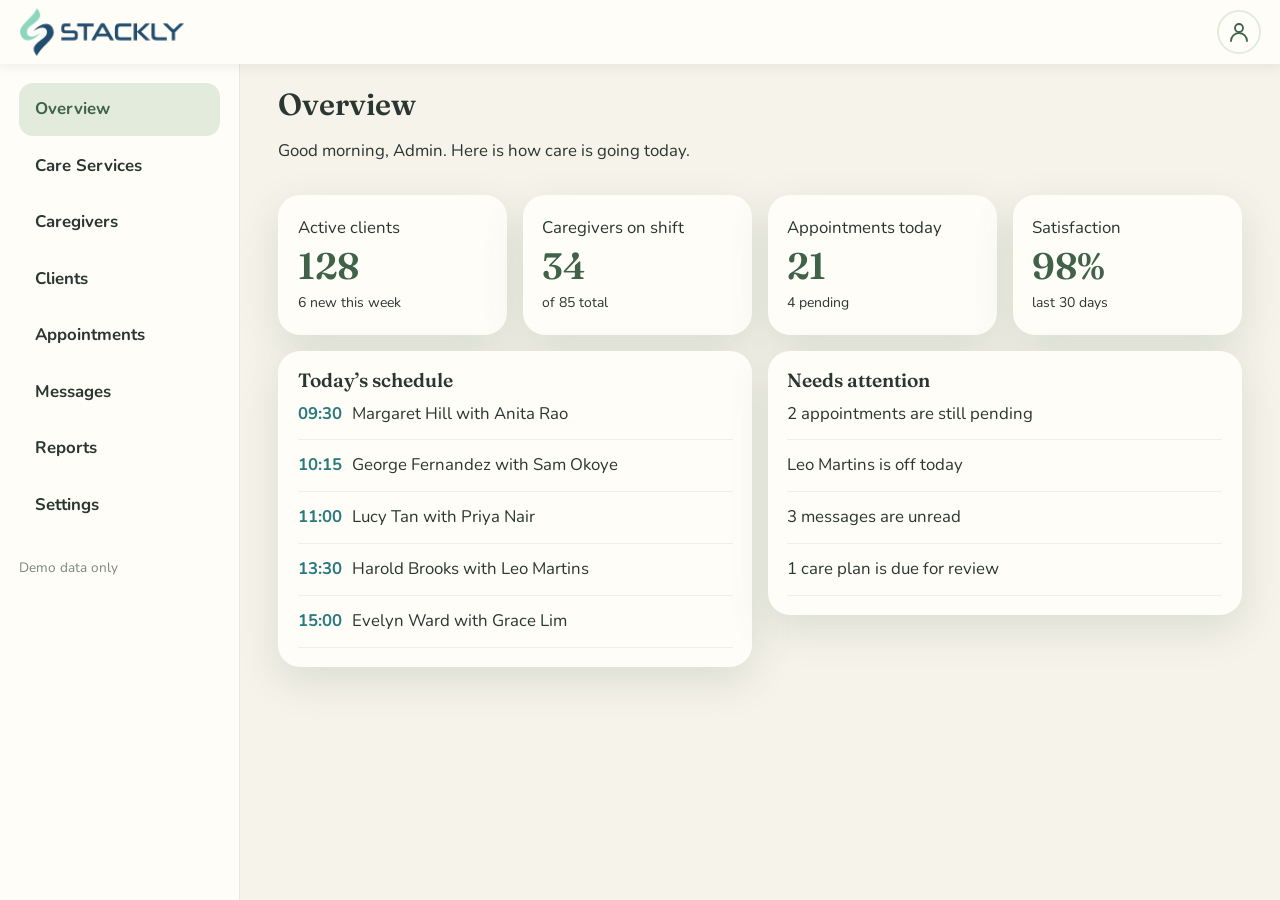
==== commit fb8c1d8c: "bugs" ====
--- a/admin-dashboard.html
+++ b/admin-dashboard.html
@@ -17,9 +17,23 @@
     <link rel="stylesheet" href="css/dashboard.css" />
   </head>
   <body class="dash admin">
-    <!-- Top bar: logo and profile only -->
+    <!-- Top bar: logo, profile, and mobile menu -->
     <header class="dtop">
       <div class="dl">
+        <a href="index.html">
+          <img src="assets/logo/logo.webp" alt="Senior Care Services, home" />
+        </a>
+      </div>
+      <div class="dactions">
+        <div class="prof">
+          <button id="pbtn" aria-label="Admin profile" aria-expanded="false" aria-controls="pmenu">
+            <svg class="profile-icon" viewBox="0 0 24 24" aria-hidden="true" focusable="false">
+              <circle cx="12" cy="8" r="4"></circle>
+              <path d="M4 21a8 8 0 0 1 16 0"></path>
+            </svg>
+          </button>
+          <div id="pmenu" hidden><a href="login.html">Log out</a></div>
+        </div>
         <button
           class="dmenu"
           id="dm"
@@ -27,18 +41,8 @@
           aria-expanded="false"
           aria-controls="side"
         >
-          Menu
+          <span></span><span></span><span></span>
         </button>
-        <a href="index.html">
-          <img src="assets/logo/logo.webp" alt="Senior Care Services, home" />
-        </a>
-      </div>
-      <div class="prof">
-        <button id="pbtn" aria-expanded="false" aria-controls="pmenu">
-          <span class="av">AD</span>
-          Admin
-        </button>
-        <div id="pmenu" hidden><a href="login.html">Log out</a></div>
       </div>
     </header>
     <div class="dbody">
--- a/css/dashboard.css
+++ b/css/dashboard.css
@@ -6,18 +6,21 @@
   display: flex; align-items: center; justify-content: space-between; gap: 1rem;
   padding: 0.4rem 1.2rem; background: var(--white); box-shadow: 0 2px 12px rgba(63, 98, 73, 0.1);
 }
-.dl { display: flex; align-items: center; gap: 0.8rem; }
+.dl { display: flex; align-items: center; }
 .dtop img { height: 48px; width: auto; object-fit: contain; }
+.dactions { display: flex; align-items: center; gap: 0.6rem; }
 .dmenu {
-  display: none; min-height: 44px; padding: 0 1rem; border: 2px solid var(--sage-d);
-  border-radius: 999px; background: none; font: 700 1rem Nunito, sans-serif; cursor: pointer;
+  display: none; width: 44px; height: 44px; padding: 0; border: 2px solid var(--sage-d);
+  border-radius: 50%; background: none; cursor: pointer; align-items: center; justify-content: center;
+  flex-direction: column; gap: 4px;
 }
+.dmenu span { display: block; width: 18px; height: 2px; border-radius: 2px; background: var(--sage-d); }
 .prof { position: relative; }
 .prof > button {
-  display: flex; align-items: center; gap: 0.6rem; min-height: 48px; padding: 0.2rem 1rem 0.2rem 0.3rem;
-  border: 2px solid var(--sage-l); border-radius: 999px; background: var(--white);
-  font: 700 1rem Nunito, sans-serif; cursor: pointer;
+  display: grid; place-items: center; width: 44px; height: 44px; padding: 0;
+  border: 2px solid var(--sage-l); border-radius: 50%; background: var(--white); cursor: pointer;
 }
+.profile-icon { width: 24px; height: 24px; fill: none; stroke: var(--sage-d); stroke-width: 1.8; stroke-linecap: round; }
 .av { display: inline-grid; place-items: center; width: 40px; height: 40px; border-radius: 50%; background: var(--peach); font-weight: 800; }
 .av.big { width: 72px; height: 72px; font-size: 1.5rem; margin-bottom: 0.6rem; }
 #pmenu { position: absolute; right: 0; top: 110%; min-width: 150px; background: var(--white); border-radius: 16px; box-shadow: var(--sh); padding: 0.4rem; }
@@ -82,7 +85,7 @@
 .faq details { margin-bottom: 0.5rem; }
 @media (max-width: 900px) {
   .dbody { grid-template-columns: minmax(0, 1fr); }
-  .dmenu { display: inline-flex; align-items: center; }
+  .dmenu { display: flex; }
   #side { position: fixed; left: 0; top: 64px; z-index: 55; width: 260px; transform: translateX(-100%); transition: transform 0.3s; }
   #side.open { transform: none; box-shadow: var(--sh); }
   .mail { grid-template-columns: 1fr; }
